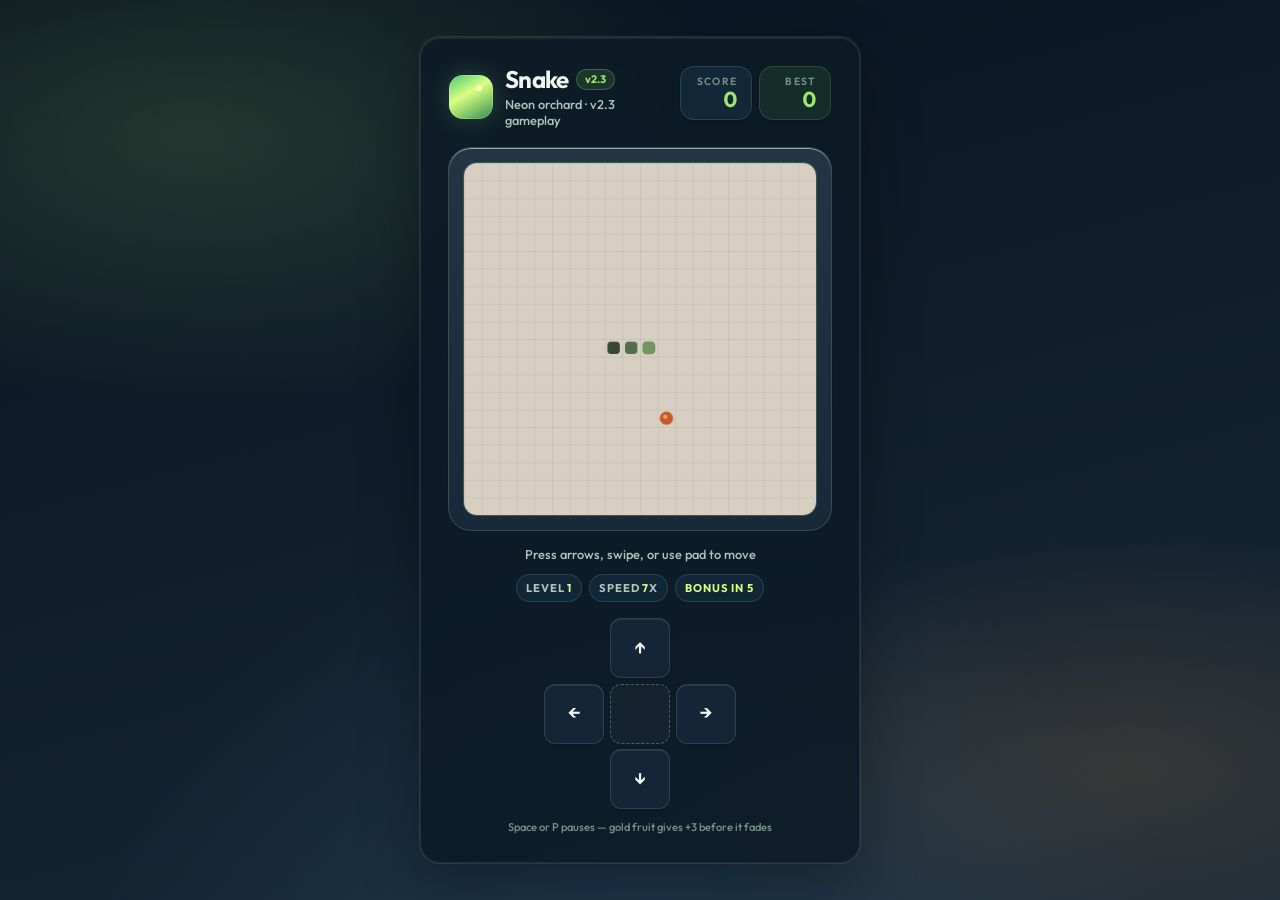
==== index.html @ 4eadeec2 "Merge main into v2.3 branch Co-authored-by: lhoangphuong <lhoangphuong@users.noreply.github.com>" ====
<!DOCTYPE html>
<html lang="en" dir="ltr">
<head>
  <meta charset="UTF-8" />
  <meta name="viewport" content="width=device-width, initial-scale=1, viewport-fit=cover" />
  <title>Snake</title>
  <link rel="preconnect" href="https://fonts.googleapis.com" />
  <link rel="preconnect" href="https://fonts.gstatic.com" crossorigin />
  <link href="https://fonts.googleapis.com/css2?family=Outfit:wght@400;500;600;700&display=swap" rel="stylesheet" />
  <link rel="stylesheet" href="styles.css" />
</head>
<body>
  <div class="bg-effects" aria-hidden="true"></div>

  <main class="shell">
    <header class="top">
      <div class="brand">
        <span class="brand__mark"></span>
        <div class="brand__text">
          <div class="brand__heading">
            <h1>Snake</h1>
            <span class="version-badge">v2.3</span>
          </div>
          <p class="subtitle">Neon orchard · v2.3 gameplay</p>
        </div>
      </div>
      <div class="score-stack" aria-live="polite">
        <div class="score-chip">
          <span class="score-chip__label">Score</span>
          <strong id="score">0</strong>
        </div>
        <div class="score-chip score-chip--best">
          <span class="score-chip__label">Best</span>
          <strong id="best-score">0</strong>
        </div>
      </div>
    </header>

    <section class="stage" aria-label="Game stage">
      <div class="playfield">
        <canvas id="game" width="400" height="400" aria-label="Snake game area"></canvas>

        <div id="overlay" class="overlay" hidden>
          <p class="overlay__title">Game over</p>
          <button type="button" id="restart" class="btn btn--primary">Play again</button>
        </div>
      </div>

      <p id="hint" class="hint">Press arrows, swipe, or use pad to move</p>
      <div class="status-strip" aria-live="polite">
        <span>Level <strong id="level">1</strong></span>
        <span>Speed <strong id="speed">8</strong>x</span>
        <span id="bonus-status">Bonus ready</span>
      </div>
    </section>

    <footer class="controls">
      <div class="dpad" role="group" aria-label="Movement">
        <button type="button" class="dpad__btn dpad__btn--up" data-dir="up" aria-label="Up">↑</button>
        <button type="button" class="dpad__btn dpad__btn--left" data-dir="left" aria-label="Left">←</button>
        <span class="dpad__center" aria-hidden="true"></span>
        <button type="button" class="dpad__btn dpad__btn--right" data-dir="right" aria-label="Right">→</button>
        <button type="button" class="dpad__btn dpad__btn--down" data-dir="down" aria-label="Down">↓</button>
      </div>
      <p class="hint hint--muted">Space or P pauses — gold fruit gives +3 before it fades</p>
    </footer>
  </main>
  <script src="game.js"></script>
</body>
</html>
---- styles.css ----
*,
*::before,
*::after {
  box-sizing: border-box;
}

:root {
  color-scheme: dark;
  --bg-page: #08131f;
  --bg-page-2: #182938;
  --bg-card: rgba(13, 27, 39, 0.9);
  --bg-card-solid: #132536;
  --border-soft: rgba(173, 214, 190, 0.16);
  --border-strong: rgba(187, 236, 201, 0.32);
  --text: #f1f7ee;
  --text-muted: #adc6b9;
  --text-faint: #789388;
  --accent: #9ee66f;
  --accent-bright: #d9ff82;
  --clay: #ff9f45;
  --clay-dark: #d85d2a;
  --play-mat: #102334;
  --play-mat-edge: rgba(187, 236, 201, 0.25);
  --radius-lg: 20px;
  --radius-md: 14px;
  --radius-sm: 11px;
  --font: "Outfit", system-ui, -apple-system, sans-serif;
  --shadow-card:
    0 1px 0 rgba(255, 255, 255, 0.08) inset,
    0 22px 60px rgba(0, 0, 0, 0.32),
    0 0 0 1px var(--border-soft);
  --shadow-play: 0 1px 2px rgba(0, 0, 0, 0.2);
}

@media (prefers-reduced-motion: reduce) {
  *,
  *::before,
  *::after {
    animation-duration: 0.01ms !important;
    animation-iteration-count: 1 !important;
    transition-duration: 0.01ms !important;
  }
}

html {
  width: 100%;
  overflow-x: clip;
}

body {
  margin: 0;
  width: 100%;
  min-height: 100dvh;
  min-height: 100vh;
  display: flex;
  flex-direction: column;
  align-items: center;
  justify-content: center;
  padding: 1.25rem;
  padding-left: max(1.25rem, env(safe-area-inset-left));
  padding-right: max(1.25rem, env(safe-area-inset-right));
  padding-bottom: max(1.25rem, env(safe-area-inset-bottom));
  font-family: var(--font);
  font-size: clamp(14px, 2.8vw, 16px);
  color: var(--text);
  background: var(--bg-page);
}

.bg-effects {
  position: fixed;
  inset: 0;
  z-index: -1;
  pointer-events: none;
  background:
    radial-gradient(ellipse 80% 55% at 15% 15%, rgba(158, 230, 111, 0.16), transparent 55%),
    radial-gradient(ellipse 70% 50% at 88% 85%, rgba(255, 159, 69, 0.14), transparent 52%),
    radial-gradient(circle at 50% 115%, rgba(71, 144, 191, 0.2), transparent 45%),
    linear-gradient(165deg, var(--bg-page) 0%, var(--bg-page-2) 100%);
}

.shell {
  width: 100%;
  max-width: 440px;
  margin-inline: auto;
  flex-shrink: 0;
  padding: clamp(1.25rem, 4vw, 1.75rem);
  border-radius: var(--radius-lg);
  background: var(--bg-card);
  backdrop-filter: blur(14px);
  -webkit-backdrop-filter: blur(14px);
  box-shadow: var(--shadow-card);
  border: 1px solid rgba(255, 255, 255, 0.08);
}

.top {
  display: flex;
  align-items: flex-start;
  justify-content: space-between;
  gap: 1rem;
  margin-bottom: 1.25rem;
}

.brand {
  display: flex;
  align-items: center;
  gap: 0.75rem;
  text-align: left;
  min-width: 0;
}

.brand__heading {
  display: flex;
  align-items: center;
  gap: 0.5rem;
  flex-wrap: wrap;
}

.brand__mark {
  flex-shrink: 0;
  width: 44px;
  height: 44px;
  border-radius: 14px;
  background:
    radial-gradient(circle at 68% 30%, #fff8ad 0 7%, transparent 8%),
    linear-gradient(150deg, #48c774 0%, var(--accent-bright) 42%, #2c8d51 100%);
  box-shadow:
    0 0 0 1px rgba(255, 255, 255, 0.2) inset,
    0 0 24px rgba(158, 230, 111, 0.22);
}

.brand h1 {
  margin: 0;
  font-size: 1.5rem;
  font-weight: 700;
  letter-spacing: -0.03em;
  line-height: 1.1;
  color: var(--text);
}

.version-badge {
  display: inline-flex;
  align-items: center;
  min-height: 1.35rem;
  padding: 0.15rem 0.5rem;
  border-radius: 999px;
  border: 1px solid rgba(158, 230, 111, 0.28);
  background: rgba(158, 230, 111, 0.12);
  color: var(--accent);
  font-size: 0.68rem;
  font-weight: 700;
  line-height: 1;
}

.subtitle {
  margin: 0.2rem 0 0;
  font-size: 0.8rem;
  font-weight: 500;
  color: var(--text-muted);
}

.score-stack {
  flex-shrink: 0;
  display: grid;
  grid-template-columns: repeat(2, minmax(4.5rem, 1fr));
  gap: 0.45rem;
}

.score-chip {
  display: flex;
  flex-direction: column;
  align-items: flex-end;
  gap: 0.05rem;
  padding: 0.5rem 0.85rem;
  border-radius: var(--radius-md);
  background: rgba(20, 43, 62, 0.82);
  border: 1px solid var(--border-soft);
  box-shadow: var(--shadow-play);
}

.score-chip--best {
  background: rgba(22, 51, 43, 0.82);
}

.score-chip__label {
  font-size: 0.65rem;
  font-weight: 600;
  text-transform: uppercase;
  letter-spacing: 0.12em;
  color: var(--text-faint);
}

.score-chip strong {
  font-size: 1.35rem;
  font-weight: 700;
  font-variant-numeric: tabular-nums;
  color: var(--accent);
  line-height: 1;
}

.stage {
  display: flex;
  flex-direction: column;
  align-items: center;
  width: 100%;
}

.playfield {
  position: relative;
  flex-shrink: 0;
  padding: clamp(10px, 2.5vw, 14px);
  border-radius: calc(var(--radius-lg) + 2px);
  background:
    linear-gradient(180deg, rgba(255, 255, 255, 0.07) 0%, rgba(255, 255, 255, 0.02) 100%),
    var(--bg-card-solid);
  box-shadow:
    inset 0 1px 0 rgba(255, 255, 255, 0.55),
    0 0 0 1px var(--play-mat-edge),
    var(--shadow-play);
}

#game {
  display: block;
  width: min(100%, 400px);
  max-width: 100%;
  height: auto;
  aspect-ratio: 1 / 1;
  border-radius: var(--radius-md);
  border: 1px solid var(--play-mat-edge);
  background: var(--play-mat);
  box-shadow:
    inset 0 0 0 1px rgba(255, 255, 255, 0.06),
    inset 0 0 26px rgba(0, 0, 0, 0.3);
}

.overlay {
  position: absolute;
  inset: clamp(10px, 2.5vw, 14px);
  display: grid;
  place-content: center;
  justify-items: center;
  gap: 1rem;
  padding: 1rem;
  border-radius: var(--radius-md);
  background: rgba(11, 23, 34, 0.86);
  backdrop-filter: blur(10px);
  -webkit-backdrop-filter: blur(10px);
  border: 1px solid var(--border-soft);
  animation: overlay-in 220ms ease-out;
}

.overlay[hidden] {
  display: none;
}

@keyframes overlay-in {
  from {
    opacity: 0;
    transform: scale(0.98);
  }

  to {
    opacity: 1;
    transform: scale(1);
  }
}

.overlay__title {
  margin: 0;
  font-size: 1.125rem;
  font-weight: 600;
  color: var(--text);
}

.btn {
  font-family: var(--font);
  font-weight: 600;
  font-size: 0.9rem;
  border: none;
  border-radius: var(--radius-sm);
  cursor: pointer;
  touch-action: manipulation;
}

.btn--primary {
  padding: 0.65rem 1.35rem;
  color: #10150f;
  background: linear-gradient(165deg, #d0744e 0%, var(--clay) 52%, var(--clay-dark) 100%);
  box-shadow:
    0 1px 0 rgba(255, 255, 255, 0.25) inset,
    0 6px 18px rgba(148, 59, 31, 0.22);
}

.btn--primary:hover {
  filter: brightness(1.04);
}

.btn--primary:active {
  transform: scale(0.98);
}

.hint {
  margin: 1rem 0 0;
  font-size: 0.8rem;
  font-weight: 500;
  color: var(--text-muted);
  min-height: 1.25em;
  text-align: center;
  max-width: 100%;
}

.hint--muted {
  margin-top: 0.65rem;
  font-size: 0.7rem;
  color: var(--text-faint);
}

.hint.idle {
  color: var(--text-faint);
}

.status-strip {
  display: flex;
  flex-wrap: wrap;
  justify-content: center;
  gap: 0.45rem;
  margin-top: 0.75rem;
  color: var(--text-muted);
  font-size: 0.7rem;
  font-weight: 700;
  letter-spacing: 0.08em;
  text-transform: uppercase;
}

.status-strip span {
  padding: 0.38rem 0.55rem;
  border-radius: 999px;
  background: rgba(20, 43, 62, 0.7);
  border: 1px solid var(--border-soft);
}

.status-strip strong,
#bonus-status {
  color: var(--accent-bright);
}

.controls {
  margin-top: 1rem;
  display: flex;
  flex-direction: column;
  align-items: center;
  width: 100%;
}

.dpad {
  display: grid;
  grid-template-columns: repeat(3, minmax(0, 3.75rem));
  grid-template-rows: repeat(3, minmax(0, 3.75rem));
  gap: 0.35rem;
  justify-content: center;
}

.dpad__center {
  display: flex;
  align-items: center;
  justify-content: center;
  border-radius: var(--radius-sm);
  border: 1px dashed var(--border-strong);
  background: rgba(241, 247, 238, 0.03);
}

.dpad__btn {
  margin: 0;
  padding: 0;
  border-radius: var(--radius-sm);
  font: inherit;
  font-size: 1.15rem;
  font-weight: 600;
  line-height: 1;
  color: var(--text);
  cursor: pointer;
  touch-action: manipulation;
  background: var(--bg-card-solid);
  border: 1px solid var(--border-soft);
  box-shadow: 0 1px 0 rgba(255, 255, 255, 0.08) inset, var(--shadow-play);
}

.dpad__btn:hover {
  border-color: var(--border-strong);
  background: rgba(241, 247, 238, 0.08);
}

.dpad__btn:active {
  transform: scale(0.96);
}

.dpad__btn--up {
  grid-column: 2;
}

.dpad__btn--left {
  grid-column: 1;
  grid-row: 2;
}

.dpad__center {
  grid-column: 2;
  grid-row: 2;
}

.dpad__btn--right {
  grid-column: 3;
  grid-row: 2;
}

.dpad__btn--down {
  grid-column: 2;
  grid-row: 3;
}

@media (pointer: coarse) {
  .dpad {
    grid-template-columns: repeat(3, minmax(0, 3.95rem));
    grid-template-rows: repeat(3, minmax(0, 3.95rem));
  }
}

@media (max-width: 420px) {
  .top {
    flex-direction: column;
  }

  .score-stack {
    width: 100%;
  }
}

@media (prefers-reduced-motion: reduce) {
  .overlay {
    animation: none;
  }
}
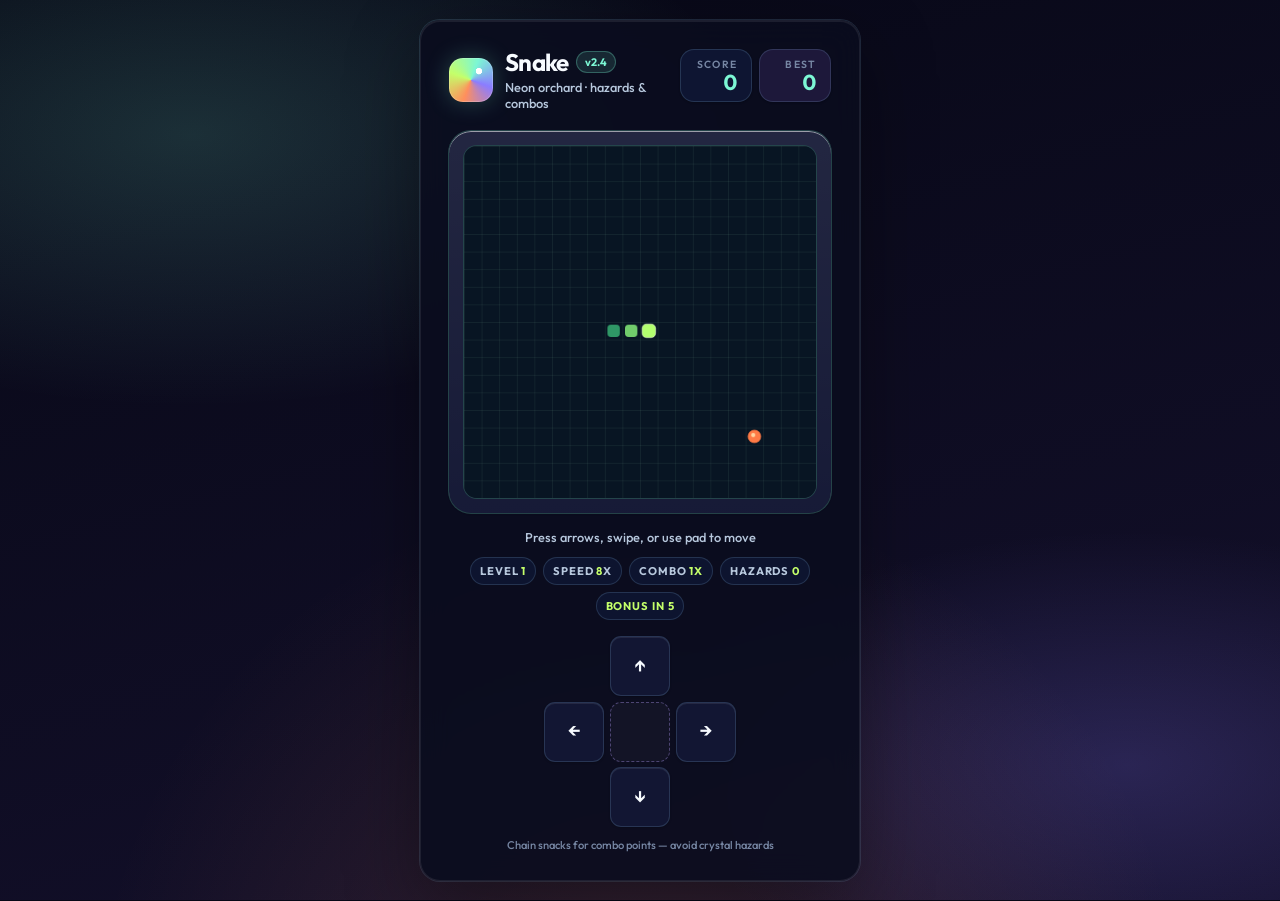
==== commit 693d95b7: "Add Snake v2.4 gameplay and manual releases Co-authored-by: lhoangphuong <lhoangphuong@users.noreply" ====
--- a/index.html
+++ b/index.html
@@ -19,9 +19,9 @@
         <div class="brand__text">
           <div class="brand__heading">
             <h1>Snake</h1>
-            <span class="version-badge">v2.3</span>
+            <span class="version-badge">v2.4</span>
           </div>
-          <p class="subtitle">Neon orchard · v2.3 gameplay</p>
+          <p class="subtitle">Neon orchard · hazards & combos</p>
         </div>
       </div>
       <div class="score-stack" aria-live="polite">
@@ -50,6 +50,8 @@
       <div class="status-strip" aria-live="polite">
         <span>Level <strong id="level">1</strong></span>
         <span>Speed <strong id="speed">8</strong>x</span>
+        <span>Combo <strong id="combo">1x</strong></span>
+        <span>Hazards <strong id="hazards">0</strong></span>
         <span id="bonus-status">Bonus ready</span>
       </div>
     </section>
@@ -62,7 +64,7 @@
         <button type="button" class="dpad__btn dpad__btn--right" data-dir="right" aria-label="Right">→</button>
         <button type="button" class="dpad__btn dpad__btn--down" data-dir="down" aria-label="Down">↓</button>
       </div>
-      <p class="hint hint--muted">Space or P pauses — gold fruit gives +3 before it fades</p>
+      <p class="hint hint--muted">Chain snacks for combo points — avoid crystal hazards</p>
     </footer>
   </main>
   <script src="game.js"></script>
--- a/styles.css
+++ b/styles.css
@@ -6,28 +6,29 @@
 
 :root {
   color-scheme: dark;
-  --bg-page: #08131f;
-  --bg-page-2: #182938;
-  --bg-card: rgba(13, 27, 39, 0.9);
-  --bg-card-solid: #132536;
-  --border-soft: rgba(173, 214, 190, 0.16);
-  --border-strong: rgba(187, 236, 201, 0.32);
-  --text: #f1f7ee;
-  --text-muted: #adc6b9;
-  --text-faint: #789388;
-  --accent: #9ee66f;
-  --accent-bright: #d9ff82;
-  --clay: #ff9f45;
-  --clay-dark: #d85d2a;
-  --play-mat: #102334;
-  --play-mat-edge: rgba(187, 236, 201, 0.25);
+  --bg-page: #070816;
+  --bg-page-2: #14102c;
+  --bg-card: rgba(11, 13, 31, 0.9);
+  --bg-card-solid: #121633;
+  --border-soft: rgba(153, 214, 255, 0.16);
+  --border-strong: rgba(180, 159, 255, 0.36);
+  --text: #f7fbff;
+  --text-muted: #b7c8dd;
+  --text-faint: #7787a4;
+  --accent: #7cf7d4;
+  --accent-bright: #c4ff6a;
+  --clay: #ff8f5c;
+  --clay-dark: #e4477f;
+  --prism: #8b7cff;
+  --play-mat: #080d20;
+  --play-mat-edge: rgba(124, 247, 212, 0.24);
   --radius-lg: 20px;
   --radius-md: 14px;
   --radius-sm: 11px;
   --font: "Outfit", system-ui, -apple-system, sans-serif;
   --shadow-card:
     0 1px 0 rgba(255, 255, 255, 0.08) inset,
-    0 22px 60px rgba(0, 0, 0, 0.32),
+    0 24px 72px rgba(0, 0, 0, 0.38),
     0 0 0 1px var(--border-soft);
   --shadow-play: 0 1px 2px rgba(0, 0, 0, 0.2);
 }
@@ -72,9 +73,9 @@
   z-index: -1;
   pointer-events: none;
   background:
-    radial-gradient(ellipse 80% 55% at 15% 15%, rgba(158, 230, 111, 0.16), transparent 55%),
-    radial-gradient(ellipse 70% 50% at 88% 85%, rgba(255, 159, 69, 0.14), transparent 52%),
-    radial-gradient(circle at 50% 115%, rgba(71, 144, 191, 0.2), transparent 45%),
+    radial-gradient(ellipse 80% 55% at 15% 15%, rgba(124, 247, 212, 0.16), transparent 55%),
+    radial-gradient(ellipse 70% 50% at 88% 85%, rgba(139, 124, 255, 0.2), transparent 52%),
+    radial-gradient(circle at 50% 115%, rgba(255, 143, 92, 0.16), transparent 45%),
     linear-gradient(165deg, var(--bg-page) 0%, var(--bg-page-2) 100%);
 }
 
@@ -121,11 +122,11 @@
   height: 44px;
   border-radius: 14px;
   background:
-    radial-gradient(circle at 68% 30%, #fff8ad 0 7%, transparent 8%),
-    linear-gradient(150deg, #48c774 0%, var(--accent-bright) 42%, #2c8d51 100%);
+    radial-gradient(circle at 68% 30%, #ffffff 0 7%, transparent 8%),
+    conic-gradient(from 20deg, var(--accent), var(--prism), var(--clay), var(--accent-bright), var(--accent));
   box-shadow:
     0 0 0 1px rgba(255, 255, 255, 0.2) inset,
-    0 0 24px rgba(158, 230, 111, 0.22);
+    0 0 24px rgba(124, 247, 212, 0.24);
 }
 
 .brand h1 {
@@ -143,8 +144,8 @@
   min-height: 1.35rem;
   padding: 0.15rem 0.5rem;
   border-radius: 999px;
-  border: 1px solid rgba(158, 230, 111, 0.28);
-  background: rgba(158, 230, 111, 0.12);
+  border: 1px solid rgba(124, 247, 212, 0.28);
+  background: rgba(124, 247, 212, 0.12);
   color: var(--accent);
   font-size: 0.68rem;
   font-weight: 700;
@@ -172,13 +173,13 @@
   gap: 0.05rem;
   padding: 0.5rem 0.85rem;
   border-radius: var(--radius-md);
-  background: rgba(20, 43, 62, 0.82);
+  background: rgba(16, 24, 55, 0.84);
   border: 1px solid var(--border-soft);
   box-shadow: var(--shadow-play);
 }
 
 .score-chip--best {
-  background: rgba(22, 51, 43, 0.82);
+  background: rgba(35, 28, 67, 0.82);
 }
 
 .score-chip__label {
@@ -334,7 +335,7 @@
 .status-strip span {
   padding: 0.38rem 0.55rem;
   border-radius: 999px;
-  background: rgba(20, 43, 62, 0.7);
+  background: rgba(16, 24, 55, 0.72);
   border: 1px solid var(--border-soft);
 }
 
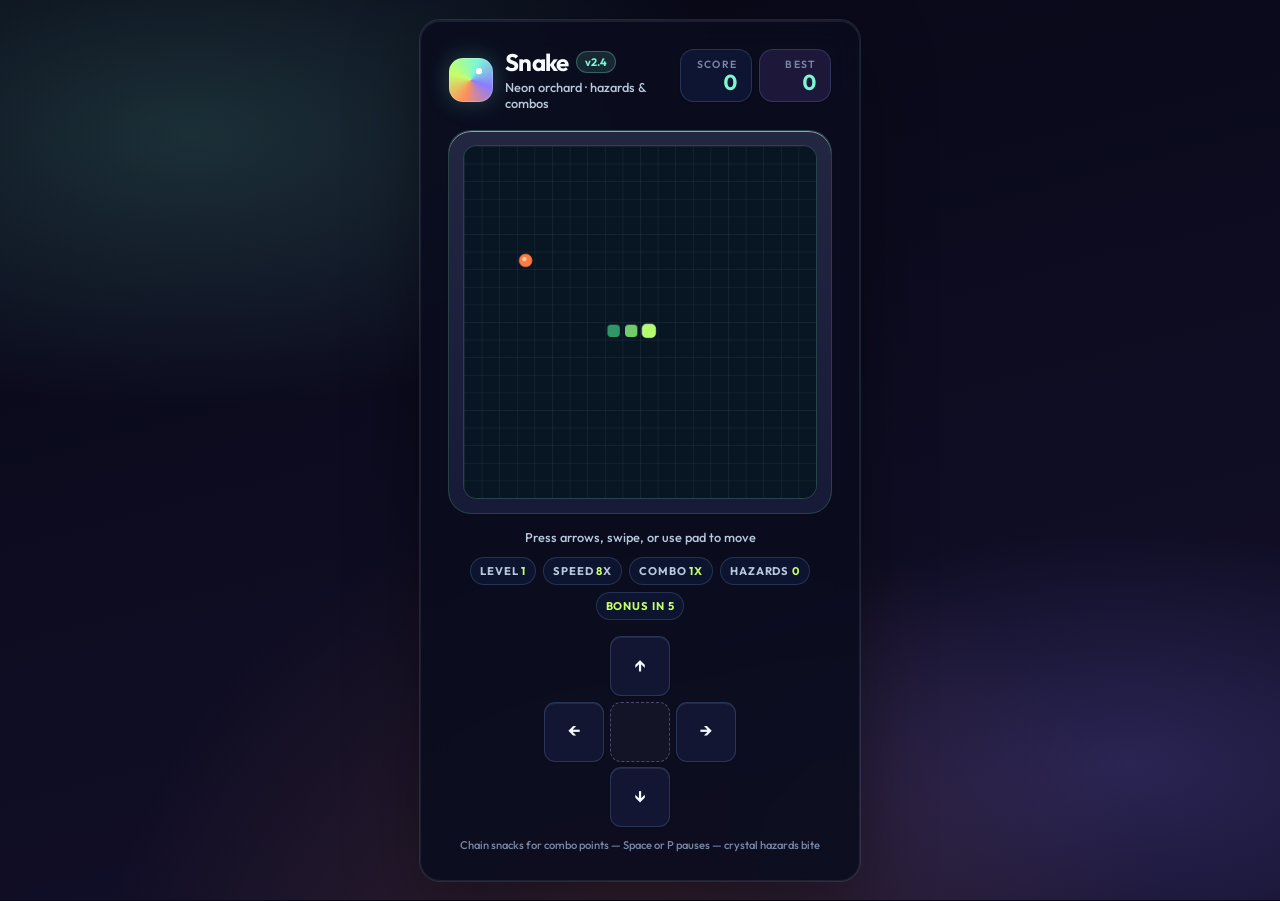
==== commit 58dbae1a: "Merge origin/main — keep v2.4 gameplay and theme Co-authored-by: lhoangphuong <lhoangphuong@users.no" ====
--- a/index.html
+++ b/index.html
@@ -64,7 +64,7 @@
         <button type="button" class="dpad__btn dpad__btn--right" data-dir="right" aria-label="Right">→</button>
         <button type="button" class="dpad__btn dpad__btn--down" data-dir="down" aria-label="Down">↓</button>
       </div>
-      <p class="hint hint--muted">Chain snacks for combo points — avoid crystal hazards</p>
+      <p class="hint hint--muted">Chain snacks for combo points — Space or P pauses — crystal hazards bite</p>
     </footer>
   </main>
   <script src="game.js"></script>
--- a/styles.css
+++ b/styles.css
@@ -6,6 +6,7 @@
 
 :root {
   color-scheme: dark;
+
   --bg-page: #070816;
   --bg-page-2: #14102c;
   --bg-card: rgba(11, 13, 31, 0.9);
@@ -28,6 +29,7 @@
   --font: "Outfit", system-ui, -apple-system, sans-serif;
   --shadow-card:
     0 1px 0 rgba(255, 255, 255, 0.08) inset,
+
     0 24px 72px rgba(0, 0, 0, 0.38),
     0 0 0 1px var(--border-soft);
   --shadow-play: 0 1px 2px rgba(0, 0, 0, 0.2);
@@ -73,6 +75,7 @@
   z-index: -1;
   pointer-events: none;
   background:
+
     radial-gradient(ellipse 80% 55% at 15% 15%, rgba(124, 247, 212, 0.16), transparent 55%),
     radial-gradient(ellipse 70% 50% at 88% 85%, rgba(139, 124, 255, 0.2), transparent 52%),
     radial-gradient(circle at 50% 115%, rgba(255, 143, 92, 0.16), transparent 45%),
@@ -122,6 +125,7 @@
   height: 44px;
   border-radius: 14px;
   background:
+
     radial-gradient(circle at 68% 30%, #ffffff 0 7%, transparent 8%),
     conic-gradient(from 20deg, var(--accent), var(--prism), var(--clay), var(--accent-bright), var(--accent));
   box-shadow:
@@ -144,6 +148,7 @@
   min-height: 1.35rem;
   padding: 0.15rem 0.5rem;
   border-radius: 999px;
+
   border: 1px solid rgba(124, 247, 212, 0.28);
   background: rgba(124, 247, 212, 0.12);
   color: var(--accent);
@@ -173,12 +178,14 @@
   gap: 0.05rem;
   padding: 0.5rem 0.85rem;
   border-radius: var(--radius-md);
+
   background: rgba(16, 24, 55, 0.84);
   border: 1px solid var(--border-soft);
   box-shadow: var(--shadow-play);
 }
 
 .score-chip--best {
+
   background: rgba(35, 28, 67, 0.82);
 }
 
@@ -335,6 +342,7 @@
 .status-strip span {
   padding: 0.38rem 0.55rem;
   border-radius: 999px;
+
   background: rgba(16, 24, 55, 0.72);
   border: 1px solid var(--border-soft);
 }
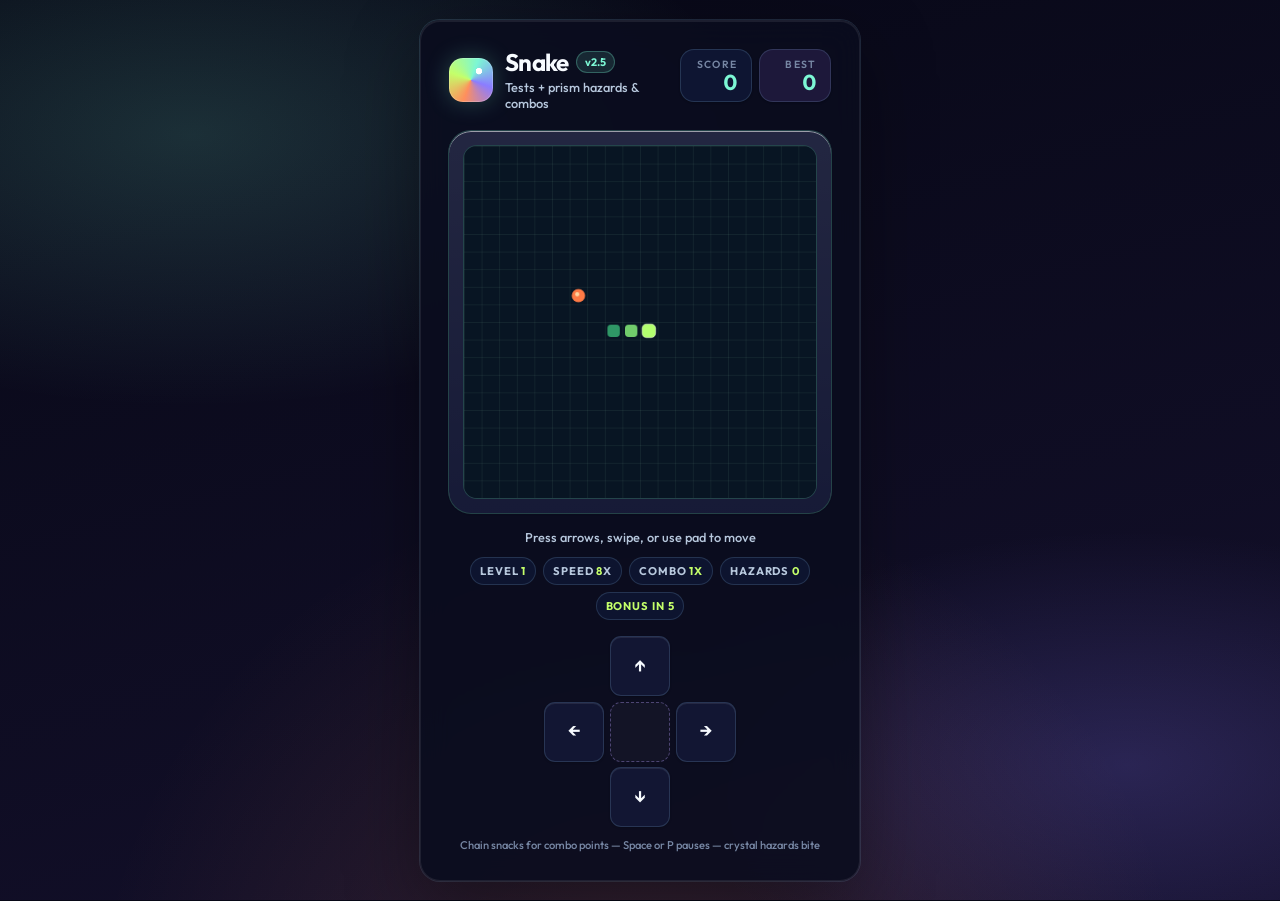
==== commit 3f36eb34: "v2.5: game-core tests, CI, and browser test page Co-authored-by: lhoangphuong <lhoangphuong@users.no" ====
--- a/index.html
+++ b/index.html
@@ -19,9 +19,9 @@
         <div class="brand__text">
           <div class="brand__heading">
             <h1>Snake</h1>
-            <span class="version-badge">v2.4</span>
+            <span class="version-badge">v2.5</span>
           </div>
-          <p class="subtitle">Neon orchard · hazards & combos</p>
+          <p class="subtitle">Tests + prism hazards & combos</p>
         </div>
       </div>
       <div class="score-stack" aria-live="polite">
@@ -67,6 +67,7 @@
       <p class="hint hint--muted">Chain snacks for combo points — Space or P pauses — crystal hazards bite</p>
     </footer>
   </main>
+  <script src="game-core.js"></script>
   <script src="game.js"></script>
 </body>
 </html>
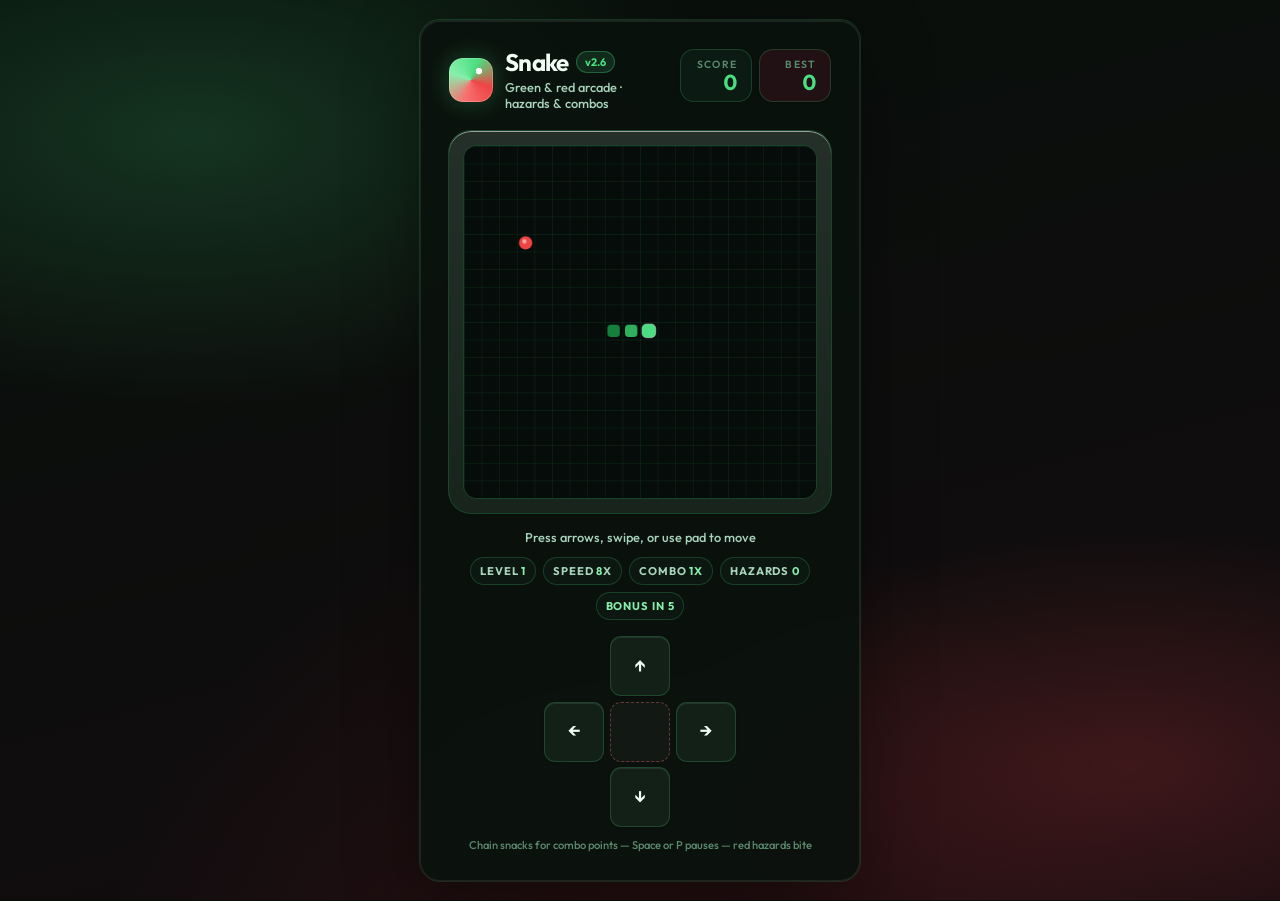
==== commit a79c2611: "Release v2.6: green/red theme and version bump - Restyle CSS variables, backgrounds, chips, and prim" ====
--- a/index.html
+++ b/index.html
@@ -19,9 +19,9 @@
         <div class="brand__text">
           <div class="brand__heading">
             <h1>Snake</h1>
-            <span class="version-badge">v2.5</span>
+            <span class="version-badge">v2.6</span>
           </div>
-          <p class="subtitle">Tests + prism hazards & combos</p>
+          <p class="subtitle">Green & red arcade · hazards & combos</p>
         </div>
       </div>
       <div class="score-stack" aria-live="polite">
@@ -64,7 +64,7 @@
         <button type="button" class="dpad__btn dpad__btn--right" data-dir="right" aria-label="Right">→</button>
         <button type="button" class="dpad__btn dpad__btn--down" data-dir="down" aria-label="Down">↓</button>
       </div>
-      <p class="hint hint--muted">Chain snacks for combo points — Space or P pauses — crystal hazards bite</p>
+      <p class="hint hint--muted">Chain snacks for combo points — Space or P pauses — red hazards bite</p>
     </footer>
   </main>
   <script src="game-core.js"></script>
--- a/styles.css
+++ b/styles.css
@@ -7,22 +7,22 @@
 :root {
   color-scheme: dark;
 
-  --bg-page: #070816;
-  --bg-page-2: #14102c;
-  --bg-card: rgba(11, 13, 31, 0.9);
-  --bg-card-solid: #121633;
-  --border-soft: rgba(153, 214, 255, 0.16);
-  --border-strong: rgba(180, 159, 255, 0.36);
-  --text: #f7fbff;
-  --text-muted: #b7c8dd;
-  --text-faint: #7787a4;
-  --accent: #7cf7d4;
-  --accent-bright: #c4ff6a;
-  --clay: #ff8f5c;
-  --clay-dark: #e4477f;
-  --prism: #8b7cff;
-  --play-mat: #080d20;
-  --play-mat-edge: rgba(124, 247, 212, 0.24);
+  --bg-page: #070f0a;
+  --bg-page-2: #140c10;
+  --bg-card: rgba(10, 18, 14, 0.92);
+  --bg-card-solid: #132018;
+  --border-soft: rgba(74, 222, 128, 0.2);
+  --border-strong: rgba(248, 113, 113, 0.38);
+  --text: #f0fdf4;
+  --text-muted: #a8d4bb;
+  --text-faint: #5a8a6c;
+  --accent: #4ade80;
+  --accent-bright: #86efac;
+  --clay: #f87171;
+  --clay-dark: #dc2626;
+  --prism: #ef4444;
+  --play-mat: #060c09;
+  --play-mat-edge: rgba(74, 222, 128, 0.26);
   --radius-lg: 20px;
   --radius-md: 14px;
   --radius-sm: 11px;
@@ -76,9 +76,9 @@
   pointer-events: none;
   background:
 
-    radial-gradient(ellipse 80% 55% at 15% 15%, rgba(124, 247, 212, 0.16), transparent 55%),
-    radial-gradient(ellipse 70% 50% at 88% 85%, rgba(139, 124, 255, 0.2), transparent 52%),
-    radial-gradient(circle at 50% 115%, rgba(255, 143, 92, 0.16), transparent 45%),
+    radial-gradient(ellipse 80% 55% at 15% 15%, rgba(74, 222, 128, 0.18), transparent 55%),
+    radial-gradient(ellipse 70% 50% at 88% 85%, rgba(239, 68, 68, 0.2), transparent 52%),
+    radial-gradient(circle at 50% 115%, rgba(220, 38, 38, 0.12), transparent 45%),
     linear-gradient(165deg, var(--bg-page) 0%, var(--bg-page-2) 100%);
 }
 
@@ -130,7 +130,7 @@
     conic-gradient(from 20deg, var(--accent), var(--prism), var(--clay), var(--accent-bright), var(--accent));
   box-shadow:
     0 0 0 1px rgba(255, 255, 255, 0.2) inset,
-    0 0 24px rgba(124, 247, 212, 0.24);
+    0 0 24px rgba(74, 222, 128, 0.28);
 }
 
 .brand h1 {
@@ -149,8 +149,8 @@
   padding: 0.15rem 0.5rem;
   border-radius: 999px;
 
-  border: 1px solid rgba(124, 247, 212, 0.28);
-  background: rgba(124, 247, 212, 0.12);
+  border: 1px solid rgba(74, 222, 128, 0.32);
+  background: rgba(74, 222, 128, 0.12);
   color: var(--accent);
   font-size: 0.68rem;
   font-weight: 700;
@@ -179,14 +179,14 @@
   padding: 0.5rem 0.85rem;
   border-radius: var(--radius-md);
 
-  background: rgba(16, 24, 55, 0.84);
+  background: rgba(12, 28, 20, 0.88);
   border: 1px solid var(--border-soft);
   box-shadow: var(--shadow-play);
 }
 
 .score-chip--best {
 
-  background: rgba(35, 28, 67, 0.82);
+  background: rgba(40, 18, 22, 0.82);
 }
 
 .score-chip__label {
@@ -249,7 +249,7 @@
   gap: 1rem;
   padding: 1rem;
   border-radius: var(--radius-md);
-  background: rgba(11, 23, 34, 0.86);
+  background: rgba(12, 18, 14, 0.9);
   backdrop-filter: blur(10px);
   -webkit-backdrop-filter: blur(10px);
   border: 1px solid var(--border-soft);
@@ -291,11 +291,11 @@
 
 .btn--primary {
   padding: 0.65rem 1.35rem;
-  color: #10150f;
-  background: linear-gradient(165deg, #d0744e 0%, var(--clay) 52%, var(--clay-dark) 100%);
+  color: #0a0f0c;
+  background: linear-gradient(165deg, #22c55e 0%, var(--accent) 42%, var(--clay-dark) 100%);
   box-shadow:
-    0 1px 0 rgba(255, 255, 255, 0.25) inset,
-    0 6px 18px rgba(148, 59, 31, 0.22);
+    0 1px 0 rgba(255, 255, 255, 0.22) inset,
+    0 6px 18px rgba(34, 197, 94, 0.22);
 }
 
 .btn--primary:hover {
@@ -343,7 +343,7 @@
   padding: 0.38rem 0.55rem;
   border-radius: 999px;
 
-  background: rgba(16, 24, 55, 0.72);
+  background: rgba(14, 26, 20, 0.78);
   border: 1px solid var(--border-soft);
 }
 
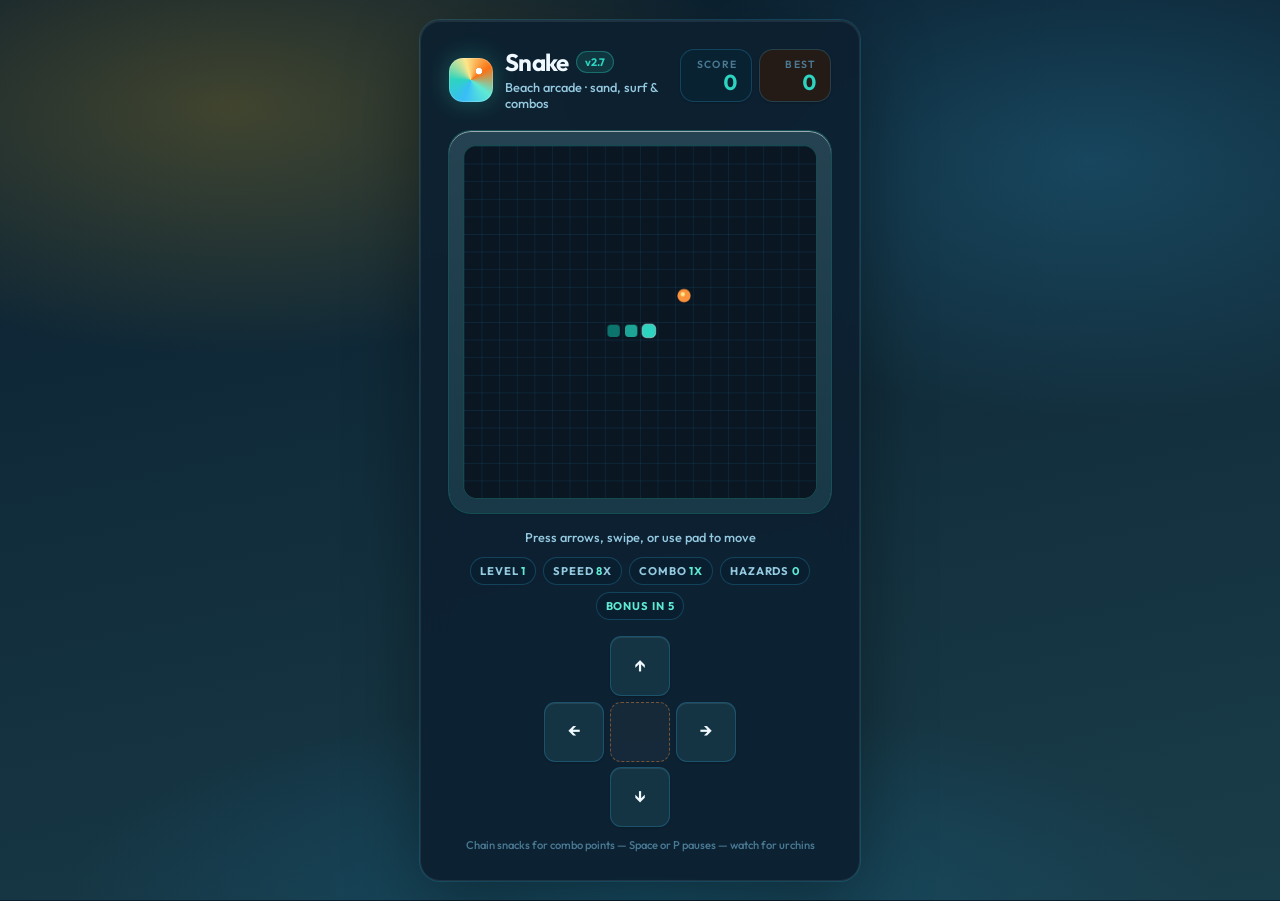
==== commit 67f43883: "Release v2.7 with beach-themed UI and canvas palette Bump default APP_VERSION and workflow inputs to" ====
--- a/index.html
+++ b/index.html
@@ -19,9 +19,9 @@
         <div class="brand__text">
           <div class="brand__heading">
             <h1>Snake</h1>
-            <span class="version-badge">v2.6</span>
+            <span class="version-badge">v2.7</span>
           </div>
-          <p class="subtitle">Green & red arcade · hazards & combos</p>
+          <p class="subtitle">Beach arcade · sand, surf & combos</p>
         </div>
       </div>
       <div class="score-stack" aria-live="polite">
@@ -64,7 +64,7 @@
         <button type="button" class="dpad__btn dpad__btn--right" data-dir="right" aria-label="Right">→</button>
         <button type="button" class="dpad__btn dpad__btn--down" data-dir="down" aria-label="Down">↓</button>
       </div>
-      <p class="hint hint--muted">Chain snacks for combo points — Space or P pauses — red hazards bite</p>
+      <p class="hint hint--muted">Chain snacks for combo points — Space or P pauses — watch for urchins</p>
     </footer>
   </main>
   <script src="game-core.js"></script>
--- a/styles.css
+++ b/styles.css
@@ -7,22 +7,22 @@
 :root {
   color-scheme: dark;
 
-  --bg-page: #070f0a;
-  --bg-page-2: #140c10;
-  --bg-card: rgba(10, 18, 14, 0.92);
-  --bg-card-solid: #132018;
-  --border-soft: rgba(74, 222, 128, 0.2);
-  --border-strong: rgba(248, 113, 113, 0.38);
-  --text: #f0fdf4;
-  --text-muted: #a8d4bb;
-  --text-faint: #5a8a6c;
-  --accent: #4ade80;
-  --accent-bright: #86efac;
-  --clay: #f87171;
-  --clay-dark: #dc2626;
-  --prism: #ef4444;
-  --play-mat: #060c09;
-  --play-mat-edge: rgba(74, 222, 128, 0.26);
+  --bg-page: #0a1e2e;
+  --bg-page-2: #1a3d4a;
+  --bg-card: rgba(12, 32, 48, 0.92);
+  --bg-card-solid: #143444;
+  --border-soft: rgba(56, 189, 248, 0.22);
+  --border-strong: rgba(251, 146, 60, 0.42);
+  --text: #f0f9ff;
+  --text-muted: #94c9e0;
+  --text-faint: #4a7a94;
+  --accent: #2dd4bf;
+  --accent-bright: #5eead4;
+  --clay: #fb7185;
+  --clay-dark: #e11d48;
+  --prism: #f97316;
+  --play-mat: #0a1622;
+  --play-mat-edge: rgba(45, 212, 191, 0.28);
   --radius-lg: 20px;
   --radius-md: 14px;
   --radius-sm: 11px;
@@ -76,10 +76,10 @@
   pointer-events: none;
   background:
 
-    radial-gradient(ellipse 80% 55% at 15% 15%, rgba(74, 222, 128, 0.18), transparent 55%),
-    radial-gradient(ellipse 70% 50% at 88% 85%, rgba(239, 68, 68, 0.2), transparent 52%),
-    radial-gradient(circle at 50% 115%, rgba(220, 38, 38, 0.12), transparent 45%),
-    linear-gradient(165deg, var(--bg-page) 0%, var(--bg-page-2) 100%);
+    radial-gradient(ellipse 75% 50% at 18% 12%, rgba(251, 191, 36, 0.22), transparent 55%),
+    radial-gradient(ellipse 70% 55% at 85% 18%, rgba(56, 189, 248, 0.2), transparent 52%),
+    radial-gradient(ellipse 90% 45% at 50% 100%, rgba(14, 165, 233, 0.18), transparent 50%),
+    linear-gradient(168deg, var(--bg-page) 0%, var(--bg-page-2) 100%);
 }
 
 .shell {
@@ -127,10 +127,10 @@
   background:
 
     radial-gradient(circle at 68% 30%, #ffffff 0 7%, transparent 8%),
-    conic-gradient(from 20deg, var(--accent), var(--prism), var(--clay), var(--accent-bright), var(--accent));
+    conic-gradient(from 200deg, #38bdf8, var(--accent), #fde68a, var(--prism), var(--accent-bright), #38bdf8);
   box-shadow:
     0 0 0 1px rgba(255, 255, 255, 0.2) inset,
-    0 0 24px rgba(74, 222, 128, 0.28);
+    0 0 24px rgba(45, 212, 191, 0.32);
 }
 
 .brand h1 {
@@ -149,8 +149,8 @@
   padding: 0.15rem 0.5rem;
   border-radius: 999px;
 
-  border: 1px solid rgba(74, 222, 128, 0.32);
-  background: rgba(74, 222, 128, 0.12);
+  border: 1px solid rgba(45, 212, 191, 0.35);
+  background: rgba(45, 212, 191, 0.12);
   color: var(--accent);
   font-size: 0.68rem;
   font-weight: 700;
@@ -179,14 +179,14 @@
   padding: 0.5rem 0.85rem;
   border-radius: var(--radius-md);
 
-  background: rgba(12, 28, 20, 0.88);
+  background: rgba(10, 36, 52, 0.88);
   border: 1px solid var(--border-soft);
   box-shadow: var(--shadow-play);
 }
 
 .score-chip--best {
 
-  background: rgba(40, 18, 22, 0.82);
+  background: rgba(42, 28, 18, 0.82);
 }
 
 .score-chip__label {
@@ -249,7 +249,7 @@
   gap: 1rem;
   padding: 1rem;
   border-radius: var(--radius-md);
-  background: rgba(12, 18, 14, 0.9);
+  background: rgba(10, 28, 42, 0.9);
   backdrop-filter: blur(10px);
   -webkit-backdrop-filter: blur(10px);
   border: 1px solid var(--border-soft);
@@ -291,11 +291,11 @@
 
 .btn--primary {
   padding: 0.65rem 1.35rem;
-  color: #0a0f0c;
-  background: linear-gradient(165deg, #22c55e 0%, var(--accent) 42%, var(--clay-dark) 100%);
+  color: #041a1a;
+  background: linear-gradient(165deg, #0d9488 0%, var(--accent) 38%, #f59e0b 100%);
   box-shadow:
     0 1px 0 rgba(255, 255, 255, 0.22) inset,
-    0 6px 18px rgba(34, 197, 94, 0.22);
+    0 6px 18px rgba(13, 148, 136, 0.28);
 }
 
 .btn--primary:hover {
@@ -343,7 +343,7 @@
   padding: 0.38rem 0.55rem;
   border-radius: 999px;
 
-  background: rgba(14, 26, 20, 0.78);
+  background: rgba(10, 32, 48, 0.78);
   border: 1px solid var(--border-soft);
 }
 
@@ -374,7 +374,7 @@
   justify-content: center;
   border-radius: var(--radius-sm);
   border: 1px dashed var(--border-strong);
-  background: rgba(241, 247, 238, 0.03);
+  background: rgba(240, 249, 255, 0.04);
 }
 
 .dpad__btn {
@@ -395,7 +395,7 @@
 
 .dpad__btn:hover {
   border-color: var(--border-strong);
-  background: rgba(241, 247, 238, 0.08);
+  background: rgba(240, 249, 255, 0.08);
 }
 
 .dpad__btn:active {
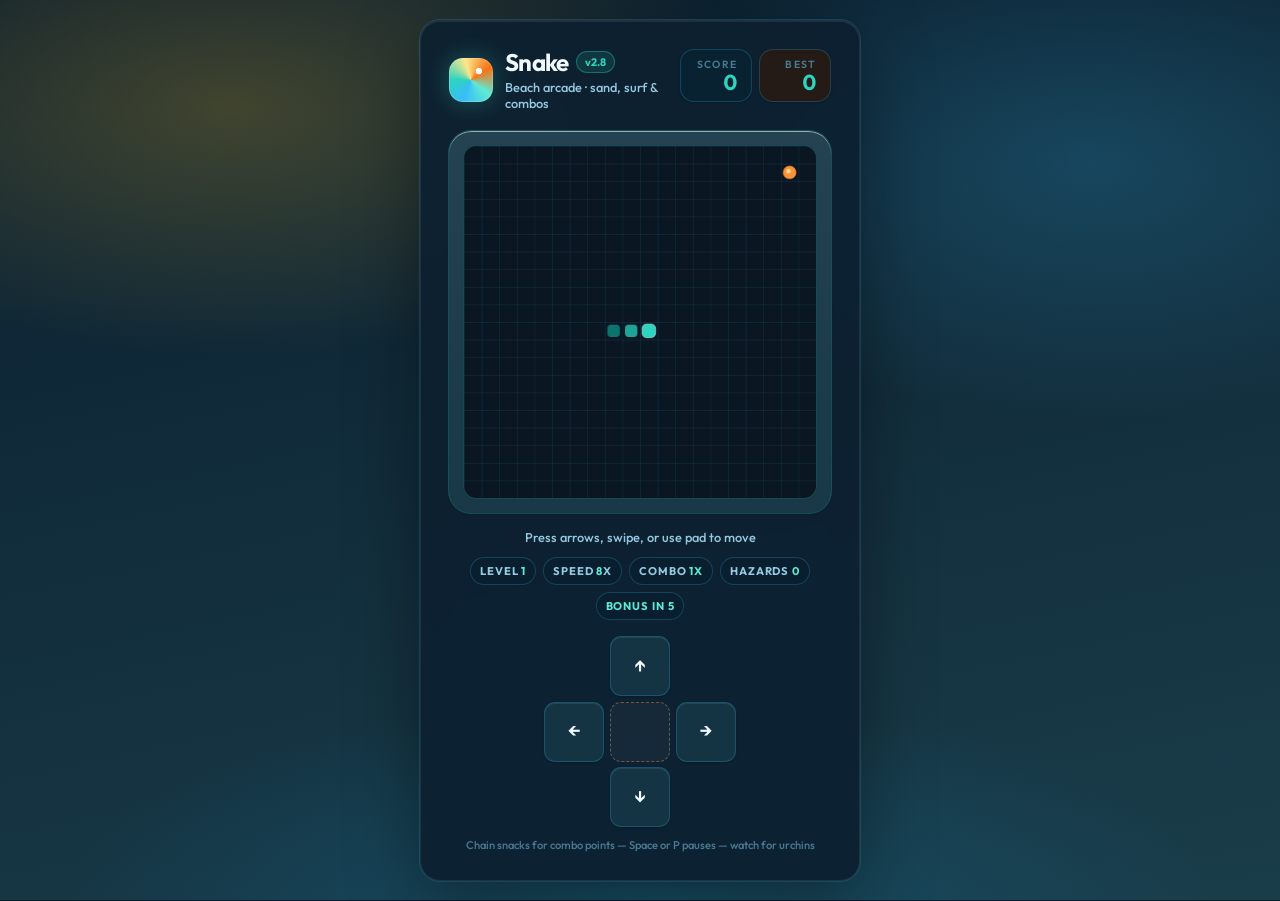
==== commit 6b843bae: "Bump app to v2.8 and pin Fly action version Co-authored-by: lhoangphuong <lhoangphuong@users.noreply" ====
--- a/index.html
+++ b/index.html
@@ -19,7 +19,7 @@
         <div class="brand__text">
           <div class="brand__heading">
             <h1>Snake</h1>
-            <span class="version-badge">v2.7</span>
+            <span class="version-badge">v2.8</span>
           </div>
           <p class="subtitle">Beach arcade · sand, surf & combos</p>
         </div>
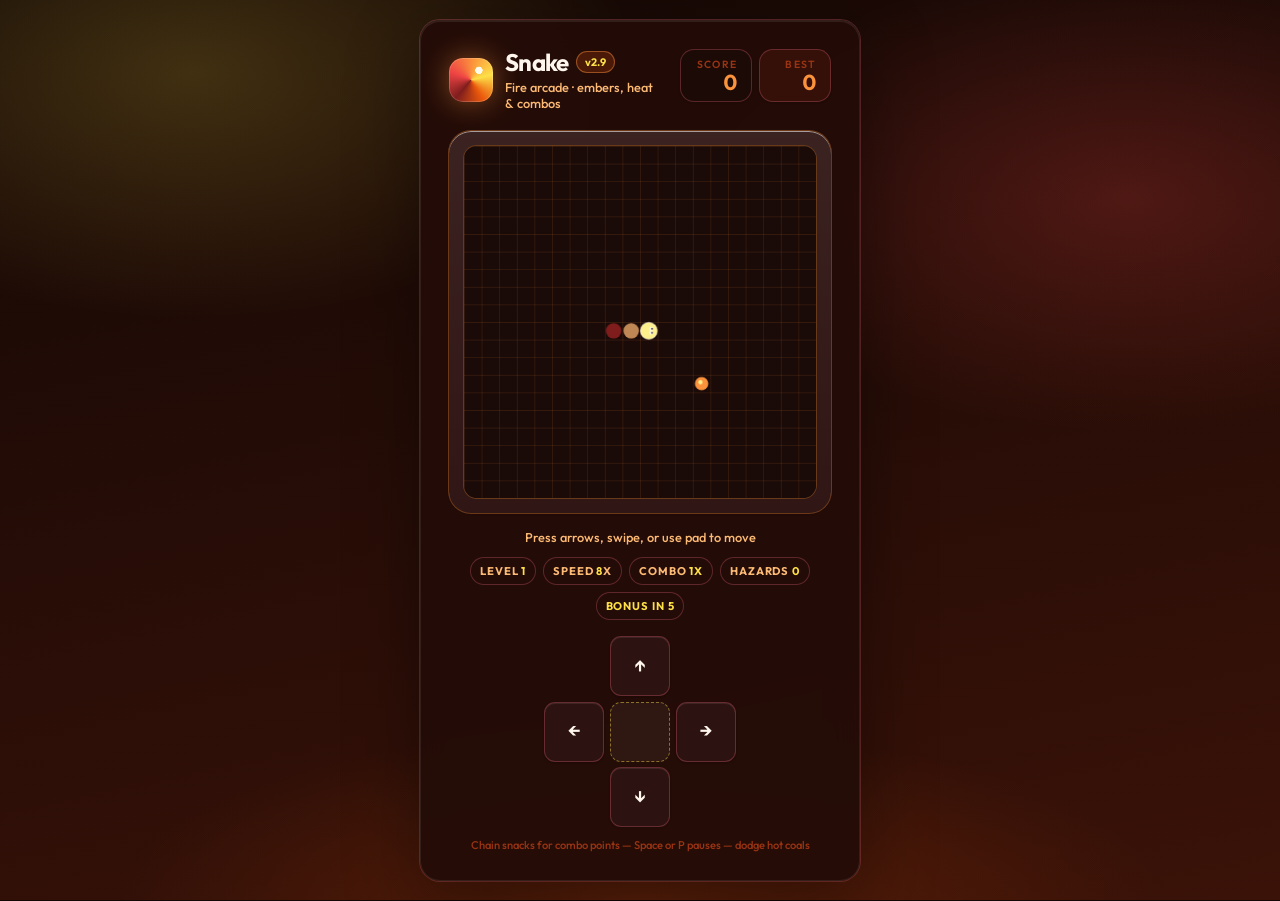
==== commit 7acc8828: "Release v2.9: fire theme, circular snake with eyes - Bump default version to v2.9 across index, test" ====
--- a/index.html
+++ b/index.html
@@ -19,9 +19,9 @@
         <div class="brand__text">
           <div class="brand__heading">
             <h1>Snake</h1>
-            <span class="version-badge">v2.8</span>
+            <span class="version-badge">v2.9</span>
           </div>
-          <p class="subtitle">Beach arcade · sand, surf & combos</p>
+          <p class="subtitle">Fire arcade · embers, heat & combos</p>
         </div>
       </div>
       <div class="score-stack" aria-live="polite">
@@ -64,7 +64,7 @@
         <button type="button" class="dpad__btn dpad__btn--right" data-dir="right" aria-label="Right">→</button>
         <button type="button" class="dpad__btn dpad__btn--down" data-dir="down" aria-label="Down">↓</button>
       </div>
-      <p class="hint hint--muted">Chain snacks for combo points — Space or P pauses — watch for urchins</p>
+      <p class="hint hint--muted">Chain snacks for combo points — Space or P pauses — dodge hot coals</p>
     </footer>
   </main>
   <script src="game-core.js"></script>
--- a/styles.css
+++ b/styles.css
@@ -7,22 +7,22 @@
 :root {
   color-scheme: dark;
 
-  --bg-page: #0a1e2e;
-  --bg-page-2: #1a3d4a;
-  --bg-card: rgba(12, 32, 48, 0.92);
-  --bg-card-solid: #143444;
-  --border-soft: rgba(56, 189, 248, 0.22);
-  --border-strong: rgba(251, 146, 60, 0.42);
-  --text: #f0f9ff;
-  --text-muted: #94c9e0;
-  --text-faint: #4a7a94;
-  --accent: #2dd4bf;
-  --accent-bright: #5eead4;
+  --bg-page: #140805;
+  --bg-page-2: #3a1208;
+  --bg-card: rgba(36, 12, 8, 0.94);
+  --bg-card-solid: #2c1210;
+  --border-soft: rgba(251, 113, 133, 0.28);
+  --border-strong: rgba(253, 224, 71, 0.45);
+  --text: #fff7ed;
+  --text-muted: #fdba74;
+  --text-faint: #9a3412;
+  --accent: #fb923c;
+  --accent-bright: #fde047;
   --clay: #fb7185;
   --clay-dark: #e11d48;
-  --prism: #f97316;
-  --play-mat: #0a1622;
-  --play-mat-edge: rgba(45, 212, 191, 0.28);
+  --prism: #ef4444;
+  --play-mat: #1a0a08;
+  --play-mat-edge: rgba(251, 146, 60, 0.35);
   --radius-lg: 20px;
   --radius-md: 14px;
   --radius-sm: 11px;
@@ -76,9 +76,9 @@
   pointer-events: none;
   background:
 
-    radial-gradient(ellipse 75% 50% at 18% 12%, rgba(251, 191, 36, 0.22), transparent 55%),
-    radial-gradient(ellipse 70% 55% at 85% 18%, rgba(56, 189, 248, 0.2), transparent 52%),
-    radial-gradient(ellipse 90% 45% at 50% 100%, rgba(14, 165, 233, 0.18), transparent 50%),
+    radial-gradient(ellipse 70% 55% at 15% 8%, rgba(253, 224, 71, 0.18), transparent 50%),
+    radial-gradient(ellipse 65% 50% at 88% 22%, rgba(239, 68, 68, 0.22), transparent 52%),
+    radial-gradient(ellipse 85% 40% at 50% 100%, rgba(234, 88, 12, 0.2), transparent 48%),
     linear-gradient(168deg, var(--bg-page) 0%, var(--bg-page-2) 100%);
 }
 
@@ -126,11 +126,11 @@
   border-radius: 14px;
   background:
 
-    radial-gradient(circle at 68% 30%, #ffffff 0 7%, transparent 8%),
-    conic-gradient(from 200deg, #38bdf8, var(--accent), #fde68a, var(--prism), var(--accent-bright), #38bdf8);
+    radial-gradient(circle at 68% 28%, #fffbeb 0 8%, transparent 9%),
+    conic-gradient(from 220deg, #7f1d1d, var(--prism), var(--accent), #fde047, #ea580c, #7f1d1d);
   box-shadow:
-    0 0 0 1px rgba(255, 255, 255, 0.2) inset,
-    0 0 24px rgba(45, 212, 191, 0.32);
+    0 0 0 1px rgba(255, 255, 255, 0.18) inset,
+    0 0 28px rgba(251, 146, 60, 0.45);
 }
 
 .brand h1 {
@@ -149,9 +149,9 @@
   padding: 0.15rem 0.5rem;
   border-radius: 999px;
 
-  border: 1px solid rgba(45, 212, 191, 0.35);
-  background: rgba(45, 212, 191, 0.12);
-  color: var(--accent);
+  border: 1px solid rgba(251, 146, 60, 0.45);
+  background: rgba(234, 88, 12, 0.2);
+  color: var(--accent-bright);
   font-size: 0.68rem;
   font-weight: 700;
   line-height: 1;
@@ -179,14 +179,14 @@
   padding: 0.5rem 0.85rem;
   border-radius: var(--radius-md);
 
-  background: rgba(10, 36, 52, 0.88);
+  background: rgba(28, 10, 8, 0.9);
   border: 1px solid var(--border-soft);
   box-shadow: var(--shadow-play);
 }
 
 .score-chip--best {
 
-  background: rgba(42, 28, 18, 0.82);
+  background: rgba(55, 18, 10, 0.88);
 }
 
 .score-chip__label {
@@ -249,7 +249,7 @@
   gap: 1rem;
   padding: 1rem;
   border-radius: var(--radius-md);
-  background: rgba(10, 28, 42, 0.9);
+  background: rgba(26, 8, 6, 0.92);
   backdrop-filter: blur(10px);
   -webkit-backdrop-filter: blur(10px);
   border: 1px solid var(--border-soft);
@@ -291,11 +291,11 @@
 
 .btn--primary {
   padding: 0.65rem 1.35rem;
-  color: #041a1a;
-  background: linear-gradient(165deg, #0d9488 0%, var(--accent) 38%, #f59e0b 100%);
+  color: #1c0704;
+  background: linear-gradient(165deg, #c2410c 0%, var(--accent) 42%, #fde047 100%);
   box-shadow:
-    0 1px 0 rgba(255, 255, 255, 0.22) inset,
-    0 6px 18px rgba(13, 148, 136, 0.28);
+    0 1px 0 rgba(255, 255, 255, 0.28) inset,
+    0 6px 22px rgba(234, 88, 12, 0.42);
 }
 
 .btn--primary:hover {
@@ -343,7 +343,7 @@
   padding: 0.38rem 0.55rem;
   border-radius: 999px;
 
-  background: rgba(10, 32, 48, 0.78);
+  background: rgba(36, 12, 8, 0.82);
   border: 1px solid var(--border-soft);
 }
 
@@ -374,7 +374,7 @@
   justify-content: center;
   border-radius: var(--radius-sm);
   border: 1px dashed var(--border-strong);
-  background: rgba(240, 249, 255, 0.04);
+  background: rgba(255, 247, 237, 0.05);
 }
 
 .dpad__btn {
@@ -395,7 +395,7 @@
 
 .dpad__btn:hover {
   border-color: var(--border-strong);
-  background: rgba(240, 249, 255, 0.08);
+  background: rgba(255, 247, 237, 0.09);
 }
 
 .dpad__btn:active {
